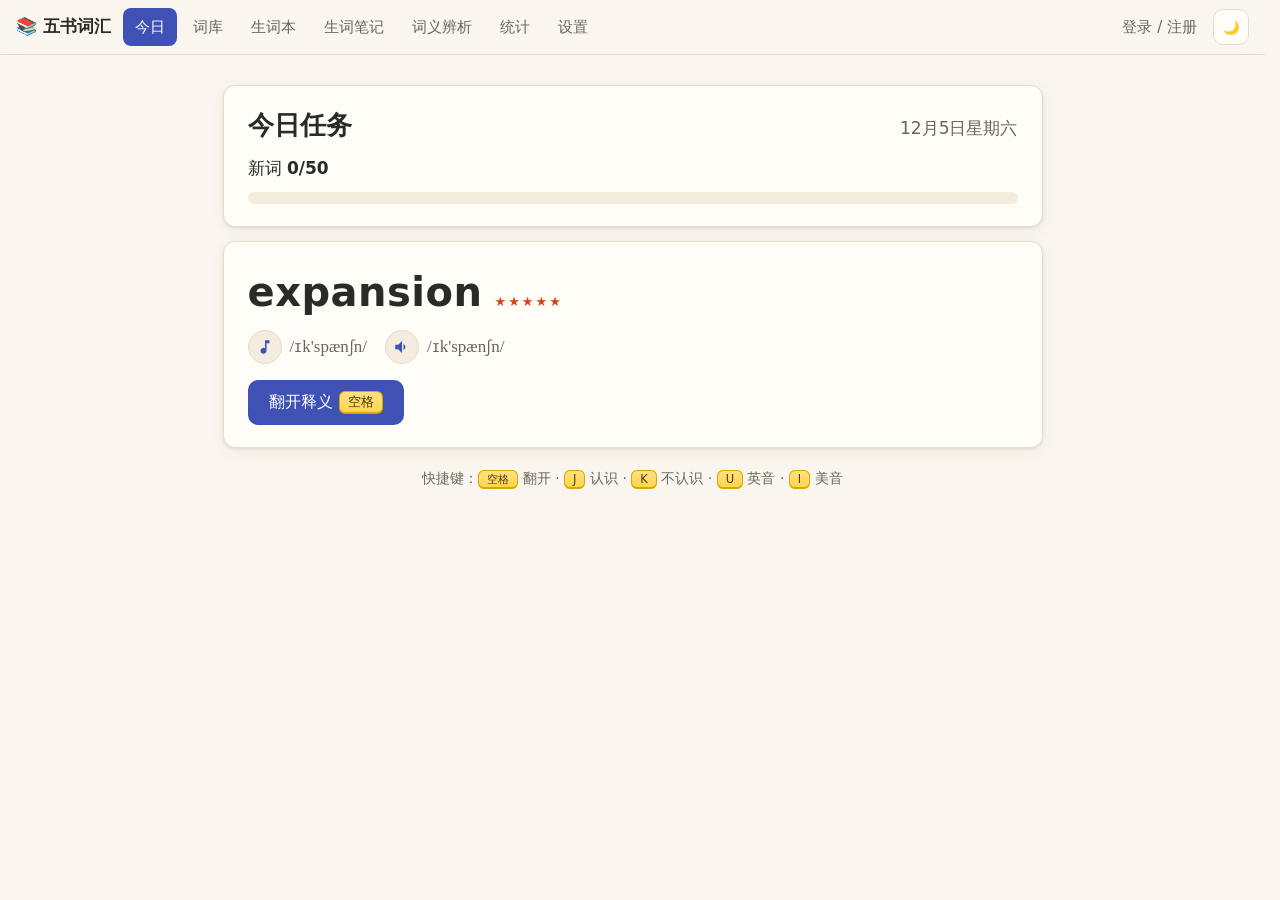
==== index.html @ 1a58da5d "fix: permanent scrollbar track (overflow-y:scroll) stops horizontal layout shift on expand; css v19 " ====
<!DOCTYPE html>
<html lang="zh-CN">
<head>
<meta charset="UTF-8">
<meta name="viewport" content="width=device-width, initial-scale=1">
<title>今日学习 · 考研五书词汇</title>
<link rel="stylesheet" href="assets/css/base.css?v=19">
<script>
addEventListener('error', function(e){
  var t = document.getElementById('v5err'); if (!t) { t = document.createElement('pre'); t.id = 'v5err';
  t.style.cssText = 'position:fixed;top:0;left:0;right:0;z-index:999;background:#fee;color:#900;font-size:12px;white-space:pre-wrap;margin:0';
  document.body.appendChild(t); }
  t.textContent += '\nERR: ' + e.message + ' @' + (e.filename||'').split('/').pop() + ':' + e.lineno;
});
addEventListener('unhandledrejection', function(e){
  var t = document.getElementById('v5err'); if (!t) { t = document.createElement('pre'); t.id = 'v5err';
  t.style.cssText = 'position:fixed;top:0;left:0;right:0;z-index:999;background:#fee;color:#900;font-size:12px;white-space:pre-wrap;margin:0';
  document.body.appendChild(t); }
  t.textContent += '\nREJ: ' + (e.reason && e.reason.message ? e.reason.message : String(e.reason));
});
</script>
</head>
<body>
<nav class="topnav">
  <a class="brand" href="index.html">📚 五书词汇</a>
  <a class="tab active" href="index.html">今日</a>
  <a class="tab" href="browse.html">词库</a>
  <a class="tab" href="wordbook.html">生词本</a>
  <a class="tab" href="notes.html">生词笔记</a>
  <a class="tab" href="compare.html">词义辨析</a>
  <a class="tab" href="stats.html">统计</a>
  <a class="tab" href="settings.html">设置</a>
  <span class="spacer"></span><span id="authSlot"></span>
  <button class="iconbtn" id="themeBtn" title="切换深浅色">🌙</button>
</nav>

<main>
  <section class="card" id="goalCard">
    <div style="display:flex;align-items:baseline;gap:10px">
      <h2 style="margin:0">今日任务</h2>
      <span style="margin-left:auto;color:var(--ink-2)" id="dateStr"></span>
    </div>
    <p style="margin:10px 0 8px">新词 <b id="goalNum">0/50</b>
      <span id="overgoal" hidden style="color:var(--good)">（超额 +<span id="overNum">0</span>）</span></p>
    <div class="progress"><i id="goalBar" style="width:0%"></i></div>
    <p id="dueHint" style="margin:10px 0 0;color:var(--warn);font-size:15px" hidden></p>
  </section>

  <div id="celebrate" class="card" hidden
       style="background:linear-gradient(135deg,#fff3e0,#ffe0b2);text-align:center">
    <h2 style="margin:6px 0">🎉 今日 50 词已完成！</h2>
    <p style="margin:0;color:var(--ink-2)">多背的都是净赚的，继续吧</p>
  </div>

  <section id="cardArea">
    <div class="card" id="wordCard">
      <div id="cardBody"><p style="color:var(--ink-2)">加载中…</p></div>
      <div class="card-actions" style="margin-top:16px;display:flex;gap:10px;flex-wrap:wrap">
        <button class="btn primary" id="flipBtn">翻开释义 <span class="kbd">空格</span></button>
        <button class="btn good" id="knowBtn" hidden>认识 <span class="kbd">J</span></button>
        <button class="btn bad" id="unknownBtn" hidden>不认识（入生词本） <span class="kbd">K</span></button>
      </div>
    </div>
  </section>

  <section class="card" id="emptyCard" hidden>
    <p style="text-align:center;color:var(--ink-2);margin:20px 0">今日词库已尽 —— 五书全部词条都已过目或已入本 🎓</p>
  </section>

  <p style="color:var(--ink-2);font-size:14px;text-align:center;margin-top:18px">
    快捷键：<span class="kbd">空格</span> 翻开 · <span class="kbd">J</span> 认识 · <span class="kbd">K</span> 不认识 ·
    <span class="kbd">U</span> 英音 · <span class="kbd">I</span> 美音
  </p>
</main>

<script type="module">
import { initAuthNav } from './assets/js/auth-nav.js?v=18';
import { startSync } from './assets/js/sync.js?v=18';


import { initAudio, pronounce, prefetchRealAudio } from './assets/js/audio.js?v=18';
import { initTheme, setTheme, getTheme, toast, cardFront, cardBack, bindAudioButtons } from './assets/js/ui.js?v=18';
import * as store from './assets/js/store.js?v=18';
import * as data from './assets/js/data.js?v=18';

initAuthNav(); startSync();
initTheme(); initAudio();
document.getElementById('themeBtn').textContent = getTheme() === 'dark' ? '☀️' : '🌙';
document.getElementById('themeBtn').onclick = () => {
  const next = getTheme() === 'dark' ? 'light' : 'dark';
  setTheme(next);
  document.getElementById('themeBtn').textContent = next === 'dark' ? '☀️' : '🌙';
};

const state = {
  shouldSkip: w => store.shouldSkip(w),
};
let queue = [];          // 今日候选词头
let cur = null;          // 当前词条
let curRank = 0;
let flipped = false;
let goal, added;

const $ = id => document.getElementById(id);

function refreshGoal() {
  goal = store.todayGoal();
  added = store.todayAdded();
  $('goalNum').textContent = `${Math.min(added, goal)}/${goal}`;
  const over = Math.max(0, added - goal);
  $('overgoal').hidden = !over;
  $('overNum').textContent = over;
  $('goalBar').style.width = Math.min(100, added / goal * 100) + '%';
  $('celebrate').hidden = added < goal;
}

async function refreshDue() {
  const s = store.getState();
  const due = await data.dueWords(s.words);
  if (due.length) {
    $('dueHint').hidden = false;
    $('dueHint').innerHTML = `📌 生词本有 <a href="wordbook.html">${due.length} 个词</a> 到期该复习了`;
  }
}

async function nextWord() {
  flipped = false;
  $('cardBody').innerHTML = '<p style="color:var(--ink-2)">加载中…</p>';
  $('flipBtn').hidden = false; $('knowBtn').hidden = true; $('unknownBtn').hidden = true;
  while (queue.length) {
    const w = queue.shift();
    if (store.shouldSkip(w)) continue;      // 队列推进中状态可能已变
    let e = null;
    try { e = await data.getEntry(w); } catch (err) { continue; }   // 分片拉取失败跳过该词，不让卡片卡死
    if (!e) continue;
    cur = e; curRank = data.getIndex().map[w][1];
    render();
    prefetchRealAudio(e.w);
    return;
  }
  $('cardBody').innerHTML = '';
  $('wordCard').hidden = true;
  $('emptyCard').hidden = false;
  $('flipBtn').hidden = true;
}

function render() {
  $('cardBody').innerHTML = cardFront(cur, { rank: curRank });
  $('cardBody').insertAdjacentHTML('beforeend', '<div id="backArea"></div>');
}

function flip() {
  if (!cur || flipped) return;
  flipped = true;
  $('backArea').innerHTML = cardBack(cur);
  $('flipBtn').hidden = true;
  $('knowBtn').hidden = false;
  $('unknownBtn').hidden = false;
}

function markKnow() {
  if (!cur) return;
  store.markFamiliar(cur.w);
  toast('已标记熟悉，今后不再出现');
  refreshGoal();
  nextWord();
}

function markUnknown() {
  if (!cur) return;
  const before = store.todayAdded();
  store.addWord(cur.w);
  if (store.todayAdded() > before) toast('已加入生词本，明日开始复习');
  refreshGoal();
  nextWord();
}

$('flipBtn').onclick = flip;
$('knowBtn').onclick = markKnow;
$('unknownBtn').onclick = markUnknown;

addEventListener('keydown', e => {
  if (e.repeat) return;
  if (e.code === 'Space') { e.preventDefault(); if (!flipped) flip(); }
  else if (e.key === 'j' || e.key === 'J') { if (flipped) markKnow(); }
  else if (e.key === 'k' || e.key === 'K') { if (flipped) markUnknown(); }
  else if (e.key === 'u' || e.key === 'U') { if (cur) pronounce(cur.w, 'uk'); }
  else if (e.key === 'i' || e.key === 'I') { if (cur) pronounce(cur.w, 'us'); }
});

bindAudioButtons(document, pronounce);

$('dateStr').textContent = new Date().toLocaleDateString('zh-CN', { month: 'long', day: 'numeric', weekday: 'long' });

(async function init() {
  try {
    await data.loadIndex();
  } catch (e) {
    $('cardBody').innerHTML = '<p style="color:var(--bad)">词库数据加载失败（多为网络原因），请检查网络后 <button class="btn" id="retryIdx" style="padding:4px 14px;font-size:14px">重试</button> 或刷新页面</p>';
    document.getElementById('retryIdx').onclick = () => { $('cardBody').innerHTML = '<p style="color:var(--ink-2)">加载中…</p>'; init(); };
    return;
  }
  refreshGoal();
  refreshDue();
  queue = await data.newWordCandidates(state);
  nextWord();
})();
</script>
</body>
</html>
---- assets/css/base.css ----
/* base.css — 护眼米白纸质主题 + 深色模式；栏宽 ≤860px；大字号宽行距 */
:root {
  --bg: #faf6ef;
  --bg-card: #fffdf8;
  --bg-inset: #f3ecdf;
  --ink: #2c2a26;
  --ink-2: #6b6558;
  --line: #e5dcc9;
  --accent: #3f51b5;
  --accent-ink: #fff;
  --good: #2e7d32;
  --bad: #c62828;
  --warn: #b26a00;
  --shadow: 0 1px 3px rgba(80, 70, 40, .12), 0 4px 14px rgba(80, 70, 40, .06);
  --radius: 12px;
}
[data-theme="dark"] {
  --bg: #1c1c1e;
  --bg-card: #26262a;
  --bg-inset: #1f1f23;
  --ink: #e8e4da;
  --ink-2: #a49e90;
  --line: #3a3a3f;
  --accent: #7986cb;
  --accent-ink: #12122a;
  --good: #81c784;
  --bad: #e57373;
  --warn: #ffb74d;
  --shadow: 0 1px 3px rgba(0, 0, 0, .4), 0 4px 14px rgba(0, 0, 0, .25);
}
* { box-sizing: border-box; }
[hidden] { display: none !important; }
html { -webkit-text-size-adjust: 100%; overflow-y: scroll; scrollbar-gutter: stable; }   /* 滚动条轨道常驻：页面高度变化时内容不再左右挤动 */
body {
  margin: 0;
  background: var(--bg);
  color: var(--ink);
  font-family: system-ui, -apple-system, "Segoe UI", "Microsoft YaHei", "PingFang SC", sans-serif;
  font-size: 17px;
  line-height: 1.75;
  transition: background .25s, color .25s;
}
main, .container { max-width: 860px; margin: 0 auto; padding: 16px 20px 90px; }
h1, h2, h3 { line-height: 1.4; }
a { color: var(--accent); }

/* 顶栏导航 */
.topnav {
  position: sticky; top: 0; z-index: 50;
  display: flex; gap: 4px; align-items: center;
  padding: 8px 16px;
  overflow-x: auto; scrollbar-width: none;   /* tab 多时窄屏横向滑动 */
  background: color-mix(in srgb, var(--bg) 88%, transparent);
  backdrop-filter: blur(10px);
  border-bottom: 1px solid var(--line);
}
.topnav .brand { font-weight: 700; margin-right: 8px; text-decoration: none; color: var(--ink); }
.topnav a.tab {
  padding: 6px 12px; border-radius: 8px;
  color: var(--ink-2); text-decoration: none; font-size: 15px;
}
.topnav a.tab.active { background: var(--accent); color: var(--accent-ink); }
.topnav .spacer { flex: 1; }
.iconbtn {
  display: inline-flex; align-items: center; justify-content: center;
  width: 36px; height: 36px; border-radius: 10px;
  border: 1px solid var(--line); background: var(--bg-card); color: var(--ink);
  cursor: pointer;
}

/* 卡片 */
.card {
  background: var(--bg-card);
  border: 1px solid var(--line);
  border-radius: var(--radius);
  box-shadow: var(--shadow);
  padding: 22px 24px;
  margin: 14px 0;
}
.headword { font-size: 40px; margin: 0; letter-spacing: .5px; }
.head-row { display: flex; align-items: baseline; gap: 12px; flex-wrap: wrap; }
.rank { font-size: 13px; color: var(--warn); letter-spacing: 2px; }
.rank5 { color: #d84315; } .rank4 { color: #e64a19; } .rank3 { color: var(--warn); }
.phon-row { display: flex; gap: 18px; flex-wrap: wrap; margin: 10px 0 4px; }
.phon { display: inline-flex; align-items: center; gap: 8px; }
.ph-text { color: var(--ink-2); font-family: Georgia, serif; }
.btn-audio {
  display: inline-flex; align-items: center; justify-content: center;
  width: 34px; height: 34px; border-radius: 50%;
  border: 1px solid var(--line); background: var(--bg-inset); color: var(--accent);
  cursor: pointer; transition: transform .1s;
}
.btn-audio:active { transform: scale(.9); }

.senses { margin: 10px 0; padding-left: 22px; }
.senses li { margin: 4px 0; }
.senses i { color: var(--accent); font-style: normal; font-weight: 600; margin-right: 6px; }
.tag { font-style: normal; font-size: 12px; color: var(--good); border: 1px solid currentColor; border-radius: 6px; padding: 0 5px; margin-left: 6px; }
.sec { margin-top: 14px; }
.sec h3 { font-size: 14px; color: var(--ink-2); margin: 0 0 6px; font-weight: 600; letter-spacing: 1px; }
.phrases { margin: 0; padding-left: 20px; }
.phrases li { margin: 2px 0; }
.usage { background: var(--bg-inset); border-radius: 8px; padding: 10px 14px; margin: 0; }
.ex { list-style: none; margin: 0; padding: 0; }
.ex-item { padding: 10px 0; border-top: 1px dashed var(--line); }
.ex-item:first-child { border-top: 0; }
.ex-en { margin: 0; }
.ex-zh { margin: 2px 0 4px; color: var(--ink-2); }
.ex-real { color: var(--bad); font-style: normal; font-size: 12px; }
.ex-mock { color: var(--ink-2); font-style: normal; font-size: 12px; }
.ex-dict { color: var(--ink-2); font-style: normal; font-size: 12px; }
.books-row { margin-top: 14px; display: flex; gap: 6px; flex-wrap: wrap; }
.badge { font-size: 12px; background: var(--bg-inset); border: 1px solid var(--line); color: var(--ink-2); border-radius: 999px; padding: 1px 10px; }

/* 按钮 */
.btn {
  display: inline-flex; align-items: center; justify-content: center; gap: 6px;
  padding: 10px 20px; border-radius: 10px; border: 1px solid var(--line);
  background: var(--bg-card); color: var(--ink);
  font-size: 16px; cursor: pointer; transition: filter .15s, transform .05s;
}
.btn:active { transform: translateY(1px); }
.btn.primary { background: var(--accent); color: var(--accent-ink); border-color: transparent; }
.btn.good { color: var(--good); border-color: color-mix(in srgb, var(--good) 40%, var(--line)); }
.btn.bad { color: var(--bad); border-color: color-mix(in srgb, var(--bad) 40%, var(--line)); }
.btn.big { padding: 14px 26px; font-size: 17px; }

/* 进度条 */
.progress { height: 12px; background: var(--bg-inset); border-radius: 999px; overflow: hidden; }
.progress > i { display: block; height: 100%; background: var(--accent); border-radius: 999px; transition: width .4s; }

/* toast */
#v5toast {
  position: fixed; left: 50%; bottom: 32px; transform: translateX(-50%) translateY(20px);
  background: var(--ink); color: var(--bg);
  padding: 10px 20px; border-radius: 10px; font-size: 15px;
  opacity: 0; pointer-events: none; transition: opacity .25s, transform .25s;
  z-index: 99; max-width: 86vw;
}
#v5toast.show { opacity: 1; transform: translateX(-50%) translateY(0); }

/* 键盘提示：黄底键帽；字体随上下文继承（与按钮/正文同字体同字重） */
.kbd { font-family: inherit; font-size: .82em; letter-spacing: normal; background: linear-gradient(180deg, #ffe082, #ffd54f); color: #4e3b00; border: 1px solid #d4a900; border-bottom-width: 2px; border-radius: 6px; padding: 1px 8px; }

/* 虚拟滚动容器 */
.vlist { position: relative; overflow-y: auto; }
.vlist .spacer { width: 1px; }

/* 列表行（浏览页） */
.wrow {
  display: flex; align-items: center; gap: 10px;
  padding: 10px 14px; border-bottom: 1px solid var(--line);
  cursor: pointer;
}
.wrow .w { font-weight: 600; font-size: 18px; min-width: 0; overflow: hidden; text-overflow: ellipsis; white-space: nowrap; }
.wrow .meta { color: var(--ink-2); font-size: 13px; margin-left: auto; white-space: nowrap; }
.wdetail { padding: 6px 18px 14px; border-bottom: 1px solid var(--line); background: var(--bg-card); }

/* 翻卡 */
.flip-wrap { perspective: 1200px; }
.flip { position: relative; transition: transform .35s; transform-style: preserve-3d; }
.flip.flipped { transform: rotateX(180deg); }
.flip .face { backface-visibility: hidden; }
.flip .face.back { position: absolute; inset: 0; transform: rotateX(180deg); overflow-y: auto; }

@media (max-width: 480px) {
  body { font-size: 16px; }
  .headword { font-size: 32px; }
  main, .container { padding: 12px 14px 90px; }
  .card { padding: 18px 16px; }
}
@media (prefers-reduced-motion: reduce) {
  * { transition: none !important; animation: none !important; }
}
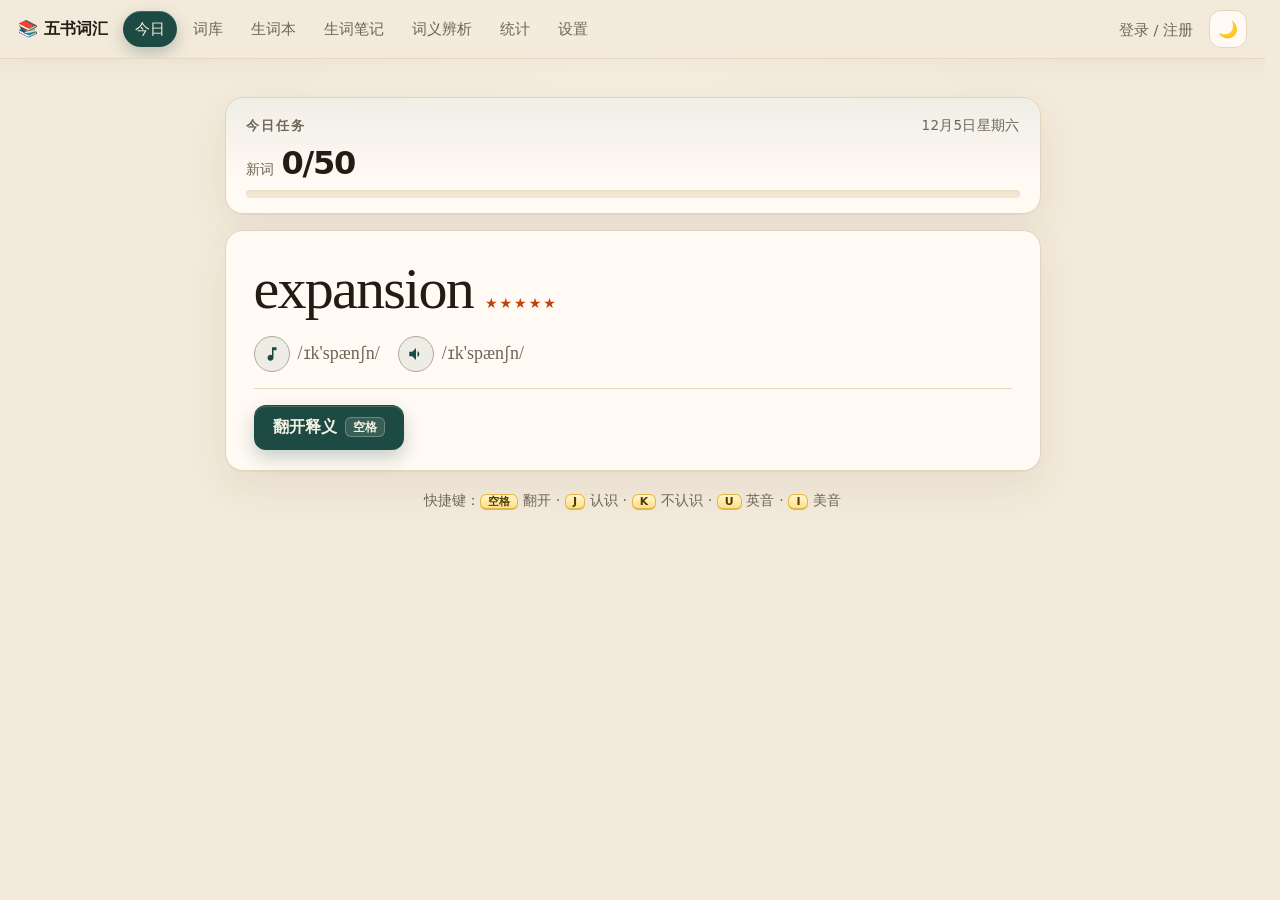
==== commit 490e329a: "audio: play UK/US pronunciation immediately (index.html)" ====
--- a/index.html
+++ b/index.html
@@ -78,7 +78,7 @@
 import { startSync } from './assets/js/sync.js?v=18';
 
 
-import { initAudio, pronounce, prefetchRealAudio } from './assets/js/audio.js?v=18';
+import { initAudio, pronounce, prefetchRealAudio } from './assets/js/audio.js?v=19';
 import { initTheme, setTheme, getTheme, toast, cardFront, cardBack, bindAudioButtons } from './assets/js/ui.js?v=18';
 import * as store from './assets/js/store.js?v=18';
 import * as data from './assets/js/data.js?v=18';
--- a/assets/css/base.css
+++ b/assets/css/base.css
@@ -1,72 +1,104 @@
 /* base.css — 护眼米白纸质主题 + 深色模式；栏宽 ≤860px；大字号宽行距 */
 :root {
-  --bg: #faf6ef;
-  --bg-card: #fffdf8;
-  --bg-inset: #f3ecdf;
-  --ink: #2c2a26;
-  --ink-2: #6b6558;
-  --line: #e5dcc9;
-  --accent: #3f51b5;
-  --accent-ink: #fff;
-  --good: #2e7d32;
-  --bad: #c62828;
-  --warn: #b26a00;
-  --shadow: 0 1px 3px rgba(80, 70, 40, .12), 0 4px 14px rgba(80, 70, 40, .06);
-  --radius: 12px;
+  --bg: #f3eadb;
+  --bg-card: #fffaf3;
+  --bg-inset: #f3e7d4;
+  --ink: #231c14;
+  --ink-2: #6e6456;
+  --line: #e4d4bc;
+  --accent: #1d4a42;
+  --accent-ink: #f6f1e6;
+  --good: #1c7a46;
+  --bad: #b42318;
+  --warn: #9a6200;
+  --shadow: 0 1px 1px rgba(70, 48, 16, .04), 0 16px 40px rgba(86, 58, 20, .08);
+  --radius: 18px;
+  --glow: rgba(255, 250, 242, .9);
+  color-scheme: light;
 }
 [data-theme="dark"] {
-  --bg: #1c1c1e;
-  --bg-card: #26262a;
-  --bg-inset: #1f1f23;
-  --ink: #e8e4da;
-  --ink-2: #a49e90;
-  --line: #3a3a3f;
-  --accent: #7986cb;
-  --accent-ink: #12122a;
-  --good: #81c784;
-  --bad: #e57373;
-  --warn: #ffb74d;
-  --shadow: 0 1px 3px rgba(0, 0, 0, .4), 0 4px 14px rgba(0, 0, 0, .25);
+  --bg: #14110e;
+  --bg-card: #221c16;
+  --bg-inset: #2c241c;
+  --ink: #f6efe4;
+  --ink-2: #b5a792;
+  --line: #3d342b;
+  --accent: #e4c48a;
+  --accent-ink: #1c140c;
+  --good: #8dca9a;
+  --bad: #f0a3a0;
+  --warn: #e7c27a;
+  --shadow: 0 1px 1px rgba(0, 0, 0, .35), 0 18px 40px rgba(0, 0, 0, .35);
+  --glow: rgba(228, 196, 138, .12);
+  color-scheme: dark;
 }
 * { box-sizing: border-box; }
 [hidden] { display: none !important; }
 html { -webkit-text-size-adjust: 100%; overflow-y: scroll; scrollbar-gutter: stable; }   /* 滚动条轨道常驻：页面高度变化时内容不再左右挤动 */
 body {
   margin: 0;
-  background: var(--bg);
+  background-color: var(--bg);
+  background-image: radial-gradient(1100px 520px at 50% -180px, var(--glow), transparent 62%);
+  background-attachment: fixed;
   color: var(--ink);
-  font-family: system-ui, -apple-system, "Segoe UI", "Microsoft YaHei", "PingFang SC", sans-serif;
+  font-family: "Segoe UI", "PingFang SC", "Hiragino Sans GB", "Microsoft YaHei", "WenQuanYi Micro Hei", "Noto Sans CJK SC", system-ui, sans-serif;
   font-size: 17px;
-  line-height: 1.75;
-  transition: background .25s, color .25s;
-}
-main, .container { max-width: 860px; margin: 0 auto; padding: 16px 20px 90px; }
-h1, h2, h3 { line-height: 1.4; }
-a { color: var(--accent); }
+  line-height: 1.7;
+  transition: background-color .25s, color .25s;
+  text-rendering: optimizeLegibility;
+}
+button, input, select, textarea { font-family: inherit; }
+::selection { background: color-mix(in srgb, var(--accent) 28%, transparent); }
+:focus-visible { outline: 2px solid var(--accent); outline-offset: 2px; }
+main, .container { max-width: 860px; margin: 0 auto; padding: 22px 22px 96px; }
+h1, h2, h3 { line-height: 1.35; font-weight: 700; }
+a { color: var(--accent); text-underline-offset: 3px; }
+code {
+  font-family: ui-monospace, "Noto Sans Mono", "Sarasa Mono SC", monospace;
+  font-size: .88em;
+  background: var(--bg-inset);
+  border-radius: 6px;
+  padding: .08em .4em;
+}
 
 /* 顶栏导航 */
 .topnav {
   position: sticky; top: 0; z-index: 50;
   display: flex; gap: 4px; align-items: center;
-  padding: 8px 16px;
-  overflow-x: auto; scrollbar-width: none;   /* tab 多时窄屏横向滑动 */
-  background: color-mix(in srgb, var(--bg) 88%, transparent);
-  backdrop-filter: blur(10px);
-  border-bottom: 1px solid var(--line);
-}
-.topnav .brand { font-weight: 700; margin-right: 8px; text-decoration: none; color: var(--ink); }
+  padding: 10px 18px;
+  overflow-x: auto; scrollbar-width: none;
+  background: color-mix(in srgb, var(--bg) 78%, transparent);
+  backdrop-filter: blur(16px) saturate(1.2);
+  border-bottom: 1px solid color-mix(in srgb, var(--line) 85%, transparent);
+  box-shadow: 0 8px 24px rgba(70, 48, 16, .04);
+}
+.topnav::-webkit-scrollbar { display: none; }
+[data-theme="dark"] .topnav { box-shadow: 0 10px 28px rgba(0, 0, 0, .28); }
+.topnav .brand {
+  font-weight: 700; margin-right: 10px; text-decoration: none; color: var(--ink);
+  letter-spacing: .01em; white-space: nowrap; flex: 0 0 auto;
+  font-size: 16px;
+}
 .topnav a.tab {
-  padding: 6px 12px; border-radius: 8px;
-  color: var(--ink-2); text-decoration: none; font-size: 15px;
-}
-.topnav a.tab.active { background: var(--accent); color: var(--accent-ink); }
-.topnav .spacer { flex: 1; }
+  padding: 6px 12px; border-radius: 999px;
+  color: var(--ink-2); text-decoration: none; font-size: 14.5px;
+  white-space: nowrap; flex: 0 0 auto;
+  transition: background .15s, color .15s;
+}
+.topnav a.tab:hover { background: color-mix(in srgb, var(--ink) 6%, transparent); color: var(--ink); }
+.topnav a.tab.active {
+  background: var(--accent); color: var(--accent-ink);
+  box-shadow: 0 1px 0 rgba(255, 255, 255, .18) inset, 0 6px 16px color-mix(in srgb, var(--accent) 28%, transparent);
+}
+.topnav .spacer { flex: 1; min-width: 8px; }
 .iconbtn {
   display: inline-flex; align-items: center; justify-content: center;
-  width: 36px; height: 36px; border-radius: 10px;
+  width: 38px; height: 38px; border-radius: 12px; flex: 0 0 auto;
   border: 1px solid var(--line); background: var(--bg-card); color: var(--ink);
-  cursor: pointer;
-}
+  cursor: pointer; font-size: 16px;
+  box-shadow: 0 1px 0 rgba(255, 255, 255, .4) inset;
+}
+.iconbtn:hover { background: var(--bg-inset); }
 
 /* 卡片 */
 .card {
@@ -74,73 +106,129 @@
   border: 1px solid var(--line);
   border-radius: var(--radius);
   box-shadow: var(--shadow);
-  padding: 22px 24px;
-  margin: 14px 0;
-}
-.headword { font-size: 40px; margin: 0; letter-spacing: .5px; }
+  padding: 22px 26px;
+  margin: 16px 0;
+}
+.headword {
+  font-family: "Iowan Old Style", Palatino, "Palatino Linotype", "Noto Serif", Georgia, "Songti SC", serif;
+  font-size: clamp(36px, 6vw, 58px);
+  font-weight: 500;
+  margin: 0;
+  letter-spacing: -0.03em;
+  line-height: 1.05;
+  overflow-wrap: anywhere;
+}
 .head-row { display: flex; align-items: baseline; gap: 12px; flex-wrap: wrap; }
-.rank { font-size: 13px; color: var(--warn); letter-spacing: 2px; }
-.rank5 { color: #d84315; } .rank4 { color: #e64a19; } .rank3 { color: var(--warn); }
-.phon-row { display: flex; gap: 18px; flex-wrap: wrap; margin: 10px 0 4px; }
+.rank { font-size: 14px; color: var(--warn); letter-spacing: 2px; }
+.rank5 { color: #c2410c; } .rank4 { color: #d35400; } .rank3 { color: var(--warn); }
+[data-theme="dark"] .rank5 { color: #ffb08a; }
+[data-theme="dark"] .rank4 { color: #ffc48a; }
+.phon-row { display: flex; gap: 18px; flex-wrap: wrap; margin: 16px 0 6px; align-items: center; }
 .phon { display: inline-flex; align-items: center; gap: 8px; }
-.ph-text { color: var(--ink-2); font-family: Georgia, serif; }
+.ph-text { color: var(--ink-2); font-family: "Iowan Old Style", Palatino, Georgia, serif; font-size: 18px; }
 .btn-audio {
   display: inline-flex; align-items: center; justify-content: center;
-  width: 34px; height: 34px; border-radius: 50%;
-  border: 1px solid var(--line); background: var(--bg-inset); color: var(--accent);
-  cursor: pointer; transition: transform .1s;
-}
-.btn-audio:active { transform: scale(.9); }
-
-.senses { margin: 10px 0; padding-left: 22px; }
-.senses li { margin: 4px 0; }
-.senses i { color: var(--accent); font-style: normal; font-weight: 600; margin-right: 6px; }
-.tag { font-style: normal; font-size: 12px; color: var(--good); border: 1px solid currentColor; border-radius: 6px; padding: 0 5px; margin-left: 6px; }
-.sec { margin-top: 14px; }
-.sec h3 { font-size: 14px; color: var(--ink-2); margin: 0 0 6px; font-weight: 600; letter-spacing: 1px; }
-.phrases { margin: 0; padding-left: 20px; }
-.phrases li { margin: 2px 0; }
-.usage { background: var(--bg-inset); border-radius: 8px; padding: 10px 14px; margin: 0; }
+  width: 36px; height: 36px; border-radius: 50%;
+  border: 1px solid color-mix(in srgb, var(--accent) 28%, var(--line));
+  background: color-mix(in srgb, var(--accent) 8%, var(--bg-card));
+  color: var(--accent);
+  cursor: pointer; transition: transform .1s, background .15s;
+}
+.btn-audio:hover { background: color-mix(in srgb, var(--accent) 16%, var(--bg-card)); }
+.btn-audio:active { transform: scale(.92); }
+
+.senses { margin: 8px 0 4px; padding-left: 1.3em; }
+.senses li { margin: 6px 0; padding-left: 2px; }
+.senses i {
+  color: var(--accent); font-style: normal; font-weight: 700;
+  margin-right: 8px; font-size: .86em; letter-spacing: .04em;
+}
+.tag { font-style: normal; font-size: 12px; color: var(--good); border: 1px solid currentColor; border-radius: 999px; padding: 0 7px; margin-left: 6px; }
+.sec { margin-top: 18px; }
+.sec h3 {
+  display: flex; align-items: center; gap: 10px;
+  font-size: 12px; color: var(--ink-2); margin: 0 0 8px; font-weight: 700; letter-spacing: .14em;
+}
+.sec h3::after { content: ""; flex: 1; height: 1px; background: var(--line); }
+.phrases { margin: 0; padding-left: 1.2em; }
+.phrases li { margin: 4px 0; }
+.usage { background: var(--bg-inset); border-radius: 12px; padding: 12px 14px; margin: 0; }
 .ex { list-style: none; margin: 0; padding: 0; }
-.ex-item { padding: 10px 0; border-top: 1px dashed var(--line); }
-.ex-item:first-child { border-top: 0; }
+.ex-item { padding: 12px 0; border-top: 1px dashed var(--line); }
+.ex-item:first-child { border-top: 0; padding-top: 2px; }
 .ex-en { margin: 0; }
 .ex-zh { margin: 2px 0 4px; color: var(--ink-2); }
-.ex-real { color: var(--bad); font-style: normal; font-size: 12px; }
+.ex-real { color: var(--bad); font-style: normal; font-size: 12px; font-weight: 700; letter-spacing: .04em; }
 .ex-mock { color: var(--ink-2); font-style: normal; font-size: 12px; }
 .ex-dict { color: var(--ink-2); font-style: normal; font-size: 12px; }
-.books-row { margin-top: 14px; display: flex; gap: 6px; flex-wrap: wrap; }
-.badge { font-size: 12px; background: var(--bg-inset); border: 1px solid var(--line); color: var(--ink-2); border-radius: 999px; padding: 1px 10px; }
+.books-row { margin-top: 16px; display: flex; gap: 6px; flex-wrap: wrap; }
+.badge {
+  font-size: 12px; background: var(--bg-inset); border: 1px solid var(--line);
+  color: var(--ink-2); border-radius: 999px; padding: 2px 10px;
+}
 
 /* 按钮 */
 .btn {
-  display: inline-flex; align-items: center; justify-content: center; gap: 6px;
-  padding: 10px 20px; border-radius: 10px; border: 1px solid var(--line);
+  display: inline-flex; align-items: center; justify-content: center; gap: 8px;
+  padding: 11px 18px; border-radius: 12px; border: 1px solid var(--line);
   background: var(--bg-card); color: var(--ink);
-  font-size: 16px; cursor: pointer; transition: filter .15s, transform .05s;
-}
+  font-size: 16px; font-weight: 600; cursor: pointer;
+  transition: filter .15s, transform .05s, background .15s;
+  box-shadow: 0 1px 0 rgba(255, 255, 255, .45) inset;
+}
+.btn:hover { background: var(--bg-inset); }
 .btn:active { transform: translateY(1px); }
-.btn.primary { background: var(--accent); color: var(--accent-ink); border-color: transparent; }
-.btn.good { color: var(--good); border-color: color-mix(in srgb, var(--good) 40%, var(--line)); }
-.btn.bad { color: var(--bad); border-color: color-mix(in srgb, var(--bad) 40%, var(--line)); }
+.btn.primary {
+  background: var(--accent); color: var(--accent-ink); border-color: transparent;
+  box-shadow: 0 1px 0 rgba(255, 255, 255, .18) inset, 0 8px 18px color-mix(in srgb, var(--accent) 24%, transparent);
+}
+.btn.primary:hover { filter: brightness(1.08); background: var(--accent); }
+.btn.good {
+  color: var(--good);
+  background: color-mix(in srgb, var(--good) 10%, var(--bg-card));
+  border-color: color-mix(in srgb, var(--good) 38%, var(--line));
+}
+.btn.good:hover { background: color-mix(in srgb, var(--good) 16%, var(--bg-card)); }
+.btn.bad {
+  color: var(--bad);
+  background: color-mix(in srgb, var(--bad) 8%, var(--bg-card));
+  border-color: color-mix(in srgb, var(--bad) 36%, var(--line));
+}
+.btn.bad:hover { background: color-mix(in srgb, var(--bad) 14%, var(--bg-card)); }
 .btn.big { padding: 14px 26px; font-size: 17px; }
 
 /* 进度条 */
-.progress { height: 12px; background: var(--bg-inset); border-radius: 999px; overflow: hidden; }
-.progress > i { display: block; height: 100%; background: var(--accent); border-radius: 999px; transition: width .4s; }
+.progress { height: 8px; background: var(--bg-inset); border-radius: 999px; overflow: hidden; box-shadow: inset 0 1px 2px rgba(70, 48, 16, .08); }
+.progress > i {
+  display: block; height: 100%;
+  background: linear-gradient(90deg, var(--accent), color-mix(in srgb, var(--accent) 55%, #c6a15a));
+  border-radius: 999px; transition: width .4s;
+}
 
 /* toast */
 #v5toast {
-  position: fixed; left: 50%; bottom: 32px; transform: translateX(-50%) translateY(20px);
+  position: fixed; left: 50%; bottom: 28px; transform: translateX(-50%) translateY(12px);
   background: var(--ink); color: var(--bg);
-  padding: 10px 20px; border-radius: 10px; font-size: 15px;
+  padding: 12px 18px; border-radius: 999px; font-size: 15px;
   opacity: 0; pointer-events: none; transition: opacity .25s, transform .25s;
   z-index: 99; max-width: 86vw;
+  box-shadow: 0 12px 30px rgba(20, 14, 8, .22);
 }
 #v5toast.show { opacity: 1; transform: translateX(-50%) translateY(0); }
 
 /* 键盘提示：黄底键帽；字体随上下文继承（与按钮/正文同字体同字重） */
-.kbd { font-family: inherit; font-size: .82em; letter-spacing: normal; background: linear-gradient(180deg, #ffe082, #ffd54f); color: #4e3b00; border: 1px solid #d4a900; border-bottom-width: 2px; border-radius: 6px; padding: 1px 8px; }
+.kbd {
+  font-family: inherit; font-size: .78em; font-weight: 600; letter-spacing: normal;
+  background: linear-gradient(180deg, #fff4c8, #ffe08a);
+  color: #4e3b00; border: 1px solid #e0b84a; border-bottom-width: 2px;
+  border-radius: 6px; padding: 0 7px; line-height: 1.5;
+}
+.btn .kbd {
+  background: color-mix(in srgb, currentColor 12%, transparent);
+  color: inherit;
+  border-color: color-mix(in srgb, currentColor 28%, transparent);
+  border-bottom-width: 1px;
+}
 
 /* 虚拟滚动容器 */
 .vlist { position: relative; overflow-y: auto; }
@@ -163,11 +251,80 @@
 .flip .face { backface-visibility: hidden; }
 .flip .face.back { position: absolute; inset: 0; transform: rotateX(180deg); overflow-y: auto; }
 
-@media (max-width: 480px) {
+/* 今日学习页：用已有 id 拉开层次，不改结构 */
+#goalCard {
+  padding: 16px 20px 15px;
+  background:
+    linear-gradient(180deg, color-mix(in srgb, var(--accent) 7%, var(--bg-card)), var(--bg-card) 70%);
+}
+#goalCard h2 {
+  font-size: 13px;
+  font-weight: 700;
+  letter-spacing: .16em;
+  color: var(--ink-2);
+}
+#dateStr { font-size: 13.5px; letter-spacing: .02em; }
+#goalCard > p {
+  display: flex;
+  align-items: baseline;
+  gap: 8px;
+  flex-wrap: wrap;
+  color: var(--ink-2);
+  font-size: 14px;
+}
+#goalNum {
+  color: var(--ink);
+  font-size: 32px;
+  font-weight: 700;
+  letter-spacing: -0.04em;
+  font-variant-numeric: tabular-nums;
+  line-height: 1;
+}
+#goalCard .progress { margin-top: 2px; }
+#dueHint a { font-weight: 700; }
+#celebrate {
+  background:
+    linear-gradient(135deg, color-mix(in srgb, var(--warn) 22%, var(--bg-card)), color-mix(in srgb, var(--accent) 12%, var(--bg-card))) !important;
+  border-color: color-mix(in srgb, var(--warn) 40%, var(--line));
+}
+#celebrate h2 { letter-spacing: .02em; }
+#wordCard { padding: 28px 28px 20px; }
+#cardBody > p { margin: 36px 0 20px; text-align: center; }
+#emptyCard { padding: 42px 24px; }
+#wordCard .card-actions {
+  border-top: 1px solid var(--line);
+  padding-top: 16px;
+}
+main > p:has(.kbd) {
+  color: var(--ink-2);
+  font-size: 13.5px;
+  letter-spacing: .01em;
+}
+
+@media (max-width: 820px) {
+  .topnav { flex-wrap: wrap; overflow-x: visible; row-gap: 8px; padding: 10px 12px 10px; }
+  .topnav .brand { margin-right: auto; }
+  .topnav .spacer { display: none; }
+  #authSlot { order: 1; display: flex; align-items: center; }
+  #themeBtn { order: 1; margin-left: 6px; }
+  .topnav::after { content: ""; order: 2; flex-basis: 100%; height: 0; }
+  .topnav > a.tab {
+    order: 3;
+    flex: 1 0 calc(25% - 8px);
+    text-align: center;
+  }
+  main, .container { padding: 14px 14px 88px; }
+}
+@media (max-width: 640px) {
   body { font-size: 16px; }
-  .headword { font-size: 32px; }
-  main, .container { padding: 12px 14px 90px; }
+  .headword { font-size: 40px; }
+  .ph-text { font-size: 16px; }
   .card { padding: 18px 16px; }
+  #wordCard { padding: 22px 16px 16px; }
+  #goalNum { font-size: 28px; }
+  #wordCard .card-actions .btn { flex: 1 1 100%; min-height: 48px; }
+  .topnav a.tab { padding: 5px 10px; font-size: 13.5px; }
+  .topnav .brand { font-size: 15px; }
 }
 @media (prefers-reduced-motion: reduce) {
   * { transition: none !important; animation: none !important; }
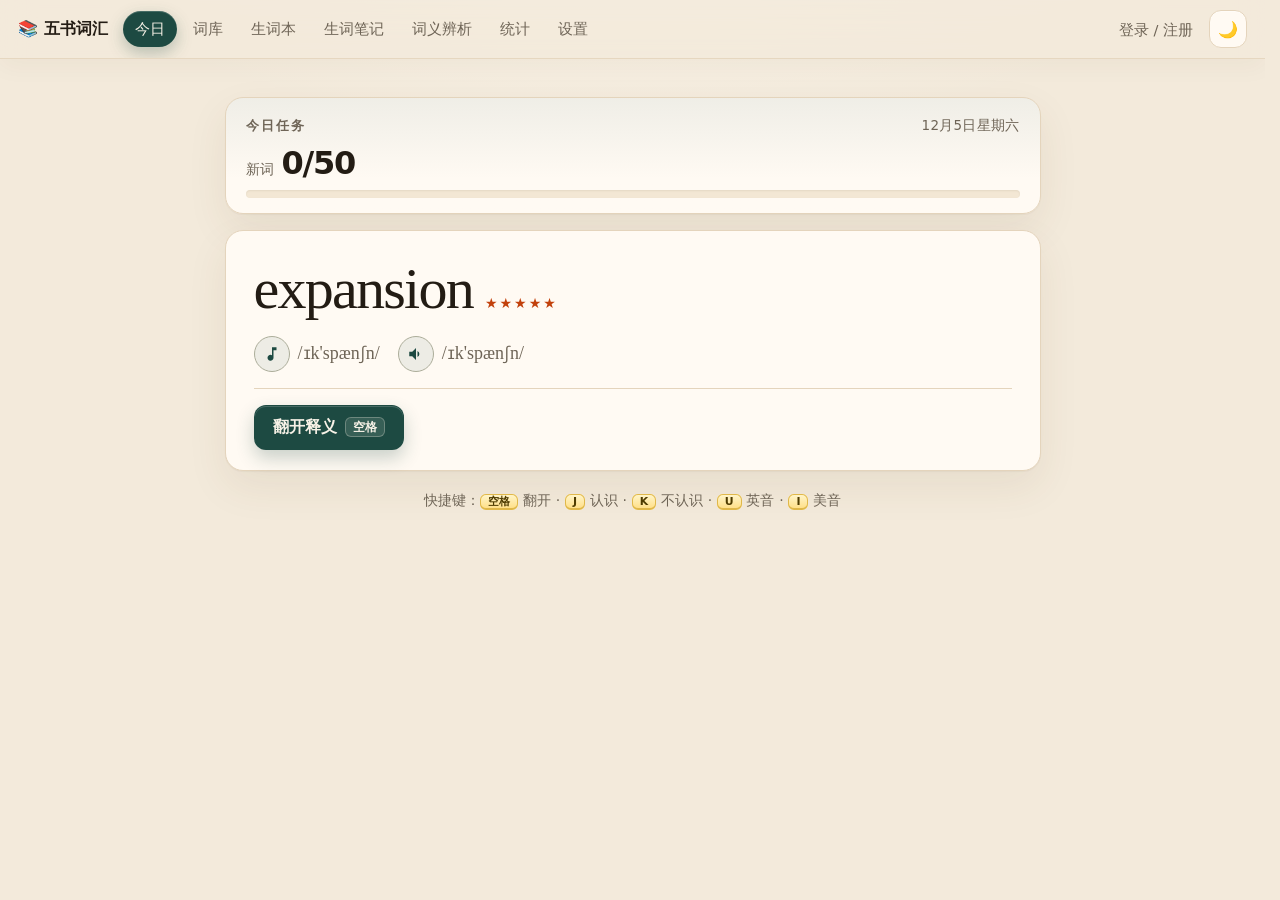
==== commit dd3fd259: "audio: start UK/US pronunciation without leading silence (index.html)" ====
--- a/index.html
+++ b/index.html
@@ -78,7 +78,7 @@
 import { startSync } from './assets/js/sync.js?v=18';
 
 
-import { initAudio, pronounce, prefetchRealAudio } from './assets/js/audio.js?v=19';
+import { initAudio, pronounce, prefetchRealAudio } from './assets/js/audio.js?v=23';
 import { initTheme, setTheme, getTheme, toast, cardFront, cardBack, bindAudioButtons } from './assets/js/ui.js?v=18';
 import * as store from './assets/js/store.js?v=18';
 import * as data from './assets/js/data.js?v=18';
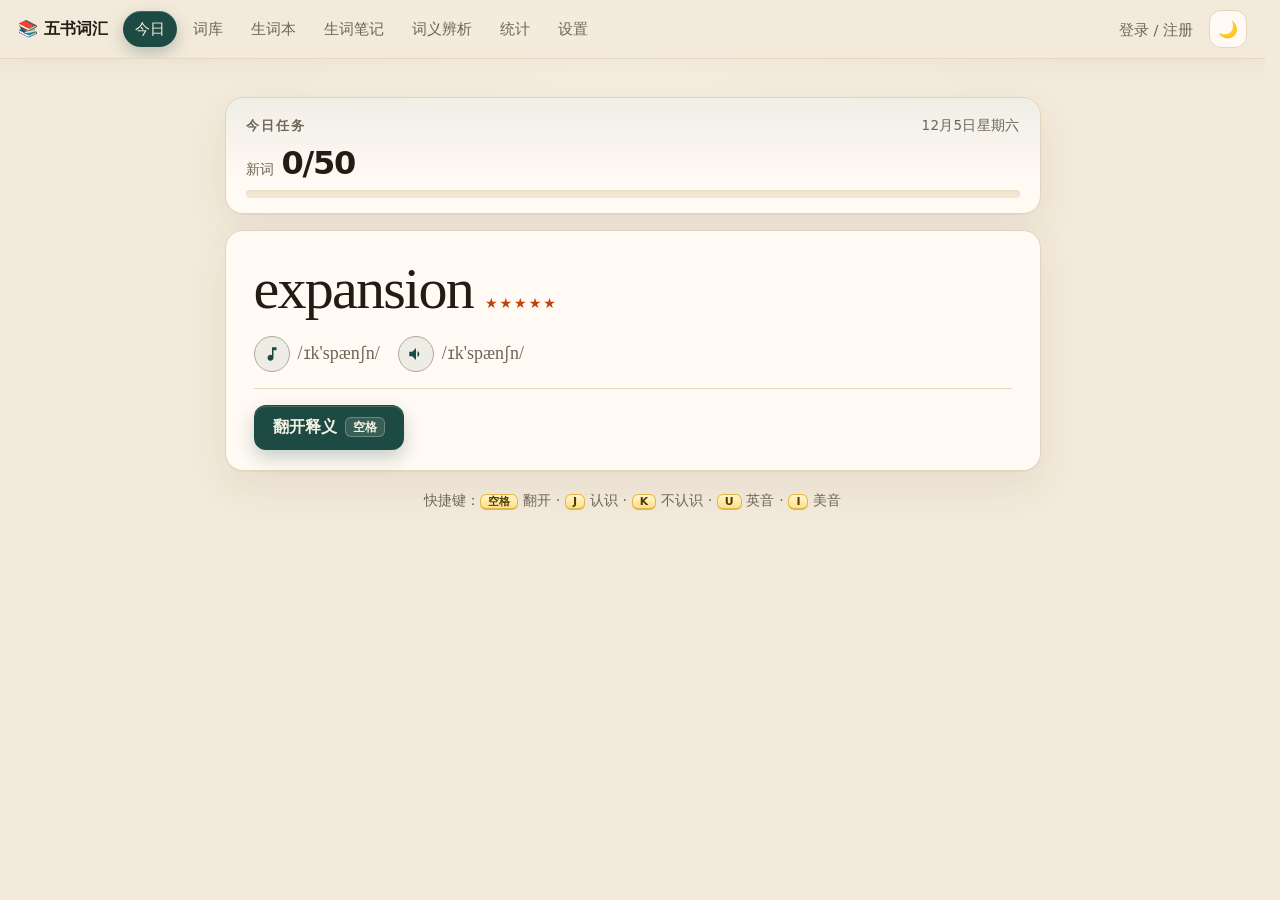
==== commit 1941b60c: "fix: 毕业词不再回炉到期复习——load/合并时按时间戳裁决 words 与 graduated 双重归属，复活记录 lastAt 记复活时刻 (store.js v19)" ====
--- a/index.html
+++ b/index.html
@@ -78,10 +78,10 @@
 import { startSync } from './assets/js/sync.js?v=18';
 
 
-import { initAudio, pronounce, prefetchRealAudio } from './assets/js/audio.js?v=23';
+import { initAudio, pronounce, prefetchRealAudio } from './assets/js/audio.js?v=24';
 import { initTheme, setTheme, getTheme, toast, cardFront, cardBack, bindAudioButtons } from './assets/js/ui.js?v=18';
-import * as store from './assets/js/store.js?v=18';
-import * as data from './assets/js/data.js?v=18';
+import * as store from './assets/js/store.js?v=19';
+import * as data from './assets/js/data.js?v=24';
 
 initAuthNav(); startSync();
 initTheme(); initAudio();
@@ -136,6 +136,11 @@
     cur = e; curRank = data.getIndex().map[w][1];
     render();
     prefetchRealAudio(e.w);
+    for (const nw of queue) {           // 队列里的下一个词提前预载，翻卡即响
+      if (store.shouldSkip(nw)) continue;
+      prefetchRealAudio(nw);
+      break;
+    }
     return;
   }
   $('cardBody').innerHTML = '';
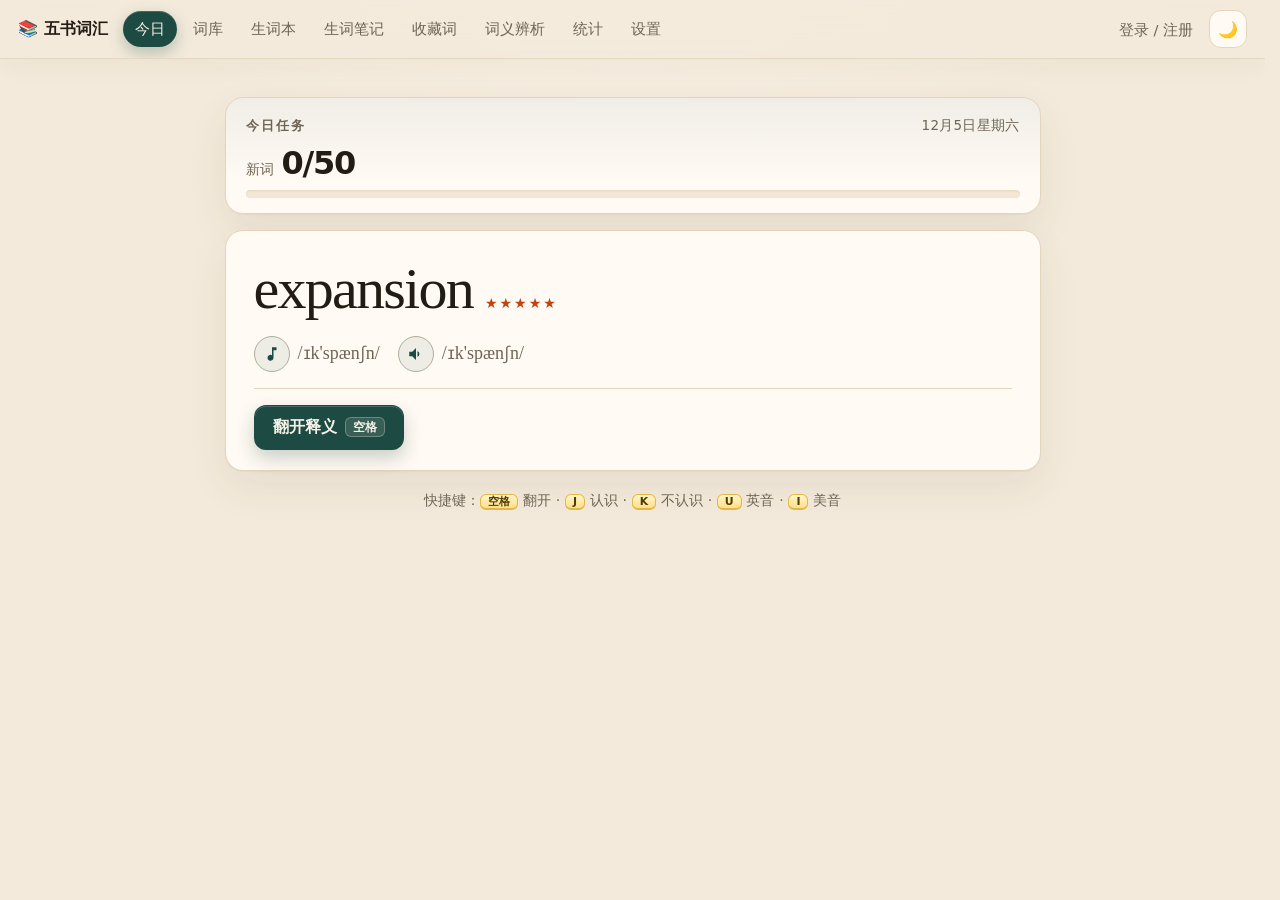
==== commit b9fa74d4: "feat: 收藏词——生词笔记词卡加星标收藏，新增收藏词页(发音/释义/搭配/用法/例句+笔记memo，按收藏日期分组)，收藏随账号云同步 (index.html)" ====
--- a/index.html
+++ b/index.html
@@ -1,215 +1,216 @@
-<!DOCTYPE html>
-<html lang="zh-CN">
-<head>
-<meta charset="UTF-8">
-<meta name="viewport" content="width=device-width, initial-scale=1">
-<title>今日学习 · 考研五书词汇</title>
-<link rel="stylesheet" href="assets/css/base.css?v=19">
-<script>
-addEventListener('error', function(e){
-  var t = document.getElementById('v5err'); if (!t) { t = document.createElement('pre'); t.id = 'v5err';
-  t.style.cssText = 'position:fixed;top:0;left:0;right:0;z-index:999;background:#fee;color:#900;font-size:12px;white-space:pre-wrap;margin:0';
-  document.body.appendChild(t); }
-  t.textContent += '\nERR: ' + e.message + ' @' + (e.filename||'').split('/').pop() + ':' + e.lineno;
-});
-addEventListener('unhandledrejection', function(e){
-  var t = document.getElementById('v5err'); if (!t) { t = document.createElement('pre'); t.id = 'v5err';
-  t.style.cssText = 'position:fixed;top:0;left:0;right:0;z-index:999;background:#fee;color:#900;font-size:12px;white-space:pre-wrap;margin:0';
-  document.body.appendChild(t); }
-  t.textContent += '\nREJ: ' + (e.reason && e.reason.message ? e.reason.message : String(e.reason));
-});
-</script>
-</head>
-<body>
-<nav class="topnav">
-  <a class="brand" href="index.html">📚 五书词汇</a>
-  <a class="tab active" href="index.html">今日</a>
-  <a class="tab" href="browse.html">词库</a>
-  <a class="tab" href="wordbook.html">生词本</a>
-  <a class="tab" href="notes.html">生词笔记</a>
-  <a class="tab" href="compare.html">词义辨析</a>
-  <a class="tab" href="stats.html">统计</a>
-  <a class="tab" href="settings.html">设置</a>
-  <span class="spacer"></span><span id="authSlot"></span>
-  <button class="iconbtn" id="themeBtn" title="切换深浅色">🌙</button>
-</nav>
-
-<main>
-  <section class="card" id="goalCard">
-    <div style="display:flex;align-items:baseline;gap:10px">
-      <h2 style="margin:0">今日任务</h2>
-      <span style="margin-left:auto;color:var(--ink-2)" id="dateStr"></span>
-    </div>
-    <p style="margin:10px 0 8px">新词 <b id="goalNum">0/50</b>
-      <span id="overgoal" hidden style="color:var(--good)">（超额 +<span id="overNum">0</span>）</span></p>
-    <div class="progress"><i id="goalBar" style="width:0%"></i></div>
-    <p id="dueHint" style="margin:10px 0 0;color:var(--warn);font-size:15px" hidden></p>
-  </section>
-
-  <div id="celebrate" class="card" hidden
-       style="background:linear-gradient(135deg,#fff3e0,#ffe0b2);text-align:center">
-    <h2 style="margin:6px 0">🎉 今日 50 词已完成！</h2>
-    <p style="margin:0;color:var(--ink-2)">多背的都是净赚的，继续吧</p>
-  </div>
-
-  <section id="cardArea">
-    <div class="card" id="wordCard">
-      <div id="cardBody"><p style="color:var(--ink-2)">加载中…</p></div>
-      <div class="card-actions" style="margin-top:16px;display:flex;gap:10px;flex-wrap:wrap">
-        <button class="btn primary" id="flipBtn">翻开释义 <span class="kbd">空格</span></button>
-        <button class="btn good" id="knowBtn" hidden>认识 <span class="kbd">J</span></button>
-        <button class="btn bad" id="unknownBtn" hidden>不认识（入生词本） <span class="kbd">K</span></button>
-      </div>
-    </div>
-  </section>
-
-  <section class="card" id="emptyCard" hidden>
-    <p style="text-align:center;color:var(--ink-2);margin:20px 0">今日词库已尽 —— 五书全部词条都已过目或已入本 🎓</p>
-  </section>
-
-  <p style="color:var(--ink-2);font-size:14px;text-align:center;margin-top:18px">
-    快捷键：<span class="kbd">空格</span> 翻开 · <span class="kbd">J</span> 认识 · <span class="kbd">K</span> 不认识 ·
-    <span class="kbd">U</span> 英音 · <span class="kbd">I</span> 美音
-  </p>
-</main>
-
-<script type="module">
-import { initAuthNav } from './assets/js/auth-nav.js?v=18';
-import { startSync } from './assets/js/sync.js?v=18';
-
-
-import { initAudio, pronounce, prefetchRealAudio } from './assets/js/audio.js?v=24';
-import { initTheme, setTheme, getTheme, toast, cardFront, cardBack, bindAudioButtons } from './assets/js/ui.js?v=18';
-import * as store from './assets/js/store.js?v=19';
-import * as data from './assets/js/data.js?v=24';
-
-initAuthNav(); startSync();
-initTheme(); initAudio();
-document.getElementById('themeBtn').textContent = getTheme() === 'dark' ? '☀️' : '🌙';
-document.getElementById('themeBtn').onclick = () => {
-  const next = getTheme() === 'dark' ? 'light' : 'dark';
-  setTheme(next);
-  document.getElementById('themeBtn').textContent = next === 'dark' ? '☀️' : '🌙';
-};
-
-const state = {
-  shouldSkip: w => store.shouldSkip(w),
-};
-let queue = [];          // 今日候选词头
-let cur = null;          // 当前词条
-let curRank = 0;
-let flipped = false;
-let goal, added;
-
-const $ = id => document.getElementById(id);
-
-function refreshGoal() {
-  goal = store.todayGoal();
-  added = store.todayAdded();
-  $('goalNum').textContent = `${Math.min(added, goal)}/${goal}`;
-  const over = Math.max(0, added - goal);
-  $('overgoal').hidden = !over;
-  $('overNum').textContent = over;
-  $('goalBar').style.width = Math.min(100, added / goal * 100) + '%';
-  $('celebrate').hidden = added < goal;
-}
-
-async function refreshDue() {
-  const s = store.getState();
-  const due = await data.dueWords(s.words);
-  if (due.length) {
-    $('dueHint').hidden = false;
-    $('dueHint').innerHTML = `📌 生词本有 <a href="wordbook.html">${due.length} 个词</a> 到期该复习了`;
-  }
-}
-
-async function nextWord() {
-  flipped = false;
-  $('cardBody').innerHTML = '<p style="color:var(--ink-2)">加载中…</p>';
-  $('flipBtn').hidden = false; $('knowBtn').hidden = true; $('unknownBtn').hidden = true;
-  while (queue.length) {
-    const w = queue.shift();
-    if (store.shouldSkip(w)) continue;      // 队列推进中状态可能已变
-    let e = null;
-    try { e = await data.getEntry(w); } catch (err) { continue; }   // 分片拉取失败跳过该词，不让卡片卡死
-    if (!e) continue;
-    cur = e; curRank = data.getIndex().map[w][1];
-    render();
-    prefetchRealAudio(e.w);
-    for (const nw of queue) {           // 队列里的下一个词提前预载，翻卡即响
-      if (store.shouldSkip(nw)) continue;
-      prefetchRealAudio(nw);
-      break;
-    }
-    return;
-  }
-  $('cardBody').innerHTML = '';
-  $('wordCard').hidden = true;
-  $('emptyCard').hidden = false;
-  $('flipBtn').hidden = true;
-}
-
-function render() {
-  $('cardBody').innerHTML = cardFront(cur, { rank: curRank });
-  $('cardBody').insertAdjacentHTML('beforeend', '<div id="backArea"></div>');
-}
-
-function flip() {
-  if (!cur || flipped) return;
-  flipped = true;
-  $('backArea').innerHTML = cardBack(cur);
-  $('flipBtn').hidden = true;
-  $('knowBtn').hidden = false;
-  $('unknownBtn').hidden = false;
-}
-
-function markKnow() {
-  if (!cur) return;
-  store.markFamiliar(cur.w);
-  toast('已标记熟悉，今后不再出现');
-  refreshGoal();
-  nextWord();
-}
-
-function markUnknown() {
-  if (!cur) return;
-  const before = store.todayAdded();
-  store.addWord(cur.w);
-  if (store.todayAdded() > before) toast('已加入生词本，明日开始复习');
-  refreshGoal();
-  nextWord();
-}
-
-$('flipBtn').onclick = flip;
-$('knowBtn').onclick = markKnow;
-$('unknownBtn').onclick = markUnknown;
-
-addEventListener('keydown', e => {
-  if (e.repeat) return;
-  if (e.code === 'Space') { e.preventDefault(); if (!flipped) flip(); }
-  else if (e.key === 'j' || e.key === 'J') { if (flipped) markKnow(); }
-  else if (e.key === 'k' || e.key === 'K') { if (flipped) markUnknown(); }
-  else if (e.key === 'u' || e.key === 'U') { if (cur) pronounce(cur.w, 'uk'); }
-  else if (e.key === 'i' || e.key === 'I') { if (cur) pronounce(cur.w, 'us'); }
-});
-
-bindAudioButtons(document, pronounce);
-
-$('dateStr').textContent = new Date().toLocaleDateString('zh-CN', { month: 'long', day: 'numeric', weekday: 'long' });
-
-(async function init() {
-  try {
-    await data.loadIndex();
-  } catch (e) {
-    $('cardBody').innerHTML = '<p style="color:var(--bad)">词库数据加载失败（多为网络原因），请检查网络后 <button class="btn" id="retryIdx" style="padding:4px 14px;font-size:14px">重试</button> 或刷新页面</p>';
-    document.getElementById('retryIdx').onclick = () => { $('cardBody').innerHTML = '<p style="color:var(--ink-2)">加载中…</p>'; init(); };
-    return;
-  }
-  refreshGoal();
-  refreshDue();
-  queue = await data.newWordCandidates(state);
-  nextWord();
-})();
-</script>
-</body>
-</html>
+<!DOCTYPE html>
+<html lang="zh-CN">
+<head>
+<meta charset="UTF-8">
+<meta name="viewport" content="width=device-width, initial-scale=1">
+<title>今日学习 · 考研五书词汇</title>
+<link rel="stylesheet" href="assets/css/base.css?v=19">
+<script>
+addEventListener('error', function(e){
+  var t = document.getElementById('v5err'); if (!t) { t = document.createElement('pre'); t.id = 'v5err';
+  t.style.cssText = 'position:fixed;top:0;left:0;right:0;z-index:999;background:#fee;color:#900;font-size:12px;white-space:pre-wrap;margin:0';
+  document.body.appendChild(t); }
+  t.textContent += '\nERR: ' + e.message + ' @' + (e.filename||'').split('/').pop() + ':' + e.lineno;
+});
+addEventListener('unhandledrejection', function(e){
+  var t = document.getElementById('v5err'); if (!t) { t = document.createElement('pre'); t.id = 'v5err';
+  t.style.cssText = 'position:fixed;top:0;left:0;right:0;z-index:999;background:#fee;color:#900;font-size:12px;white-space:pre-wrap;margin:0';
+  document.body.appendChild(t); }
+  t.textContent += '\nREJ: ' + (e.reason && e.reason.message ? e.reason.message : String(e.reason));
+});
+</script>
+</head>
+<body>
+<nav class="topnav">
+  <a class="brand" href="index.html">📚 五书词汇</a>
+  <a class="tab active" href="index.html">今日</a>
+  <a class="tab" href="browse.html">词库</a>
+  <a class="tab" href="wordbook.html">生词本</a>
+  <a class="tab" href="notes.html">生词笔记</a>
+  <a class="tab" href="favorites.html">收藏词</a>
+  <a class="tab" href="compare.html">词义辨析</a>
+  <a class="tab" href="stats.html">统计</a>
+  <a class="tab" href="settings.html">设置</a>
+  <span class="spacer"></span><span id="authSlot"></span>
+  <button class="iconbtn" id="themeBtn" title="切换深浅色">🌙</button>
+</nav>
+
+<main>
+  <section class="card" id="goalCard">
+    <div style="display:flex;align-items:baseline;gap:10px">
+      <h2 style="margin:0">今日任务</h2>
+      <span style="margin-left:auto;color:var(--ink-2)" id="dateStr"></span>
+    </div>
+    <p style="margin:10px 0 8px">新词 <b id="goalNum">0/50</b>
+      <span id="overgoal" hidden style="color:var(--good)">（超额 +<span id="overNum">0</span>）</span></p>
+    <div class="progress"><i id="goalBar" style="width:0%"></i></div>
+    <p id="dueHint" style="margin:10px 0 0;color:var(--warn);font-size:15px" hidden></p>
+  </section>
+
+  <div id="celebrate" class="card" hidden
+       style="background:linear-gradient(135deg,#fff3e0,#ffe0b2);text-align:center">
+    <h2 style="margin:6px 0">🎉 今日 50 词已完成！</h2>
+    <p style="margin:0;color:var(--ink-2)">多背的都是净赚的，继续吧</p>
+  </div>
+
+  <section id="cardArea">
+    <div class="card" id="wordCard">
+      <div id="cardBody"><p style="color:var(--ink-2)">加载中…</p></div>
+      <div class="card-actions" style="margin-top:16px;display:flex;gap:10px;flex-wrap:wrap">
+        <button class="btn primary" id="flipBtn">翻开释义 <span class="kbd">空格</span></button>
+        <button class="btn good" id="knowBtn" hidden>认识 <span class="kbd">J</span></button>
+        <button class="btn bad" id="unknownBtn" hidden>不认识（入生词本） <span class="kbd">K</span></button>
+      </div>
+    </div>
+  </section>
+
+  <section class="card" id="emptyCard" hidden>
+    <p style="text-align:center;color:var(--ink-2);margin:20px 0">今日词库已尽 —— 五书全部词条都已过目或已入本 🎓</p>
+  </section>
+
+  <p style="color:var(--ink-2);font-size:14px;text-align:center;margin-top:18px">
+    快捷键：<span class="kbd">空格</span> 翻开 · <span class="kbd">J</span> 认识 · <span class="kbd">K</span> 不认识 ·
+    <span class="kbd">U</span> 英音 · <span class="kbd">I</span> 美音
+  </p>
+</main>
+
+<script type="module">
+import { initAuthNav } from './assets/js/auth-nav.js?v=18';
+import { startSync } from './assets/js/sync.js?v=19';
+
+
+import { initAudio, pronounce, prefetchRealAudio } from './assets/js/audio.js?v=24';
+import { initTheme, setTheme, getTheme, toast, cardFront, cardBack, bindAudioButtons } from './assets/js/ui.js?v=18';
+import * as store from './assets/js/store.js?v=20';
+import * as data from './assets/js/data.js?v=24';
+
+initAuthNav(); startSync();
+initTheme(); initAudio();
+document.getElementById('themeBtn').textContent = getTheme() === 'dark' ? '☀️' : '🌙';
+document.getElementById('themeBtn').onclick = () => {
+  const next = getTheme() === 'dark' ? 'light' : 'dark';
+  setTheme(next);
+  document.getElementById('themeBtn').textContent = next === 'dark' ? '☀️' : '🌙';
+};
+
+const state = {
+  shouldSkip: w => store.shouldSkip(w),
+};
+let queue = [];          // 今日候选词头
+let cur = null;          // 当前词条
+let curRank = 0;
+let flipped = false;
+let goal, added;
+
+const $ = id => document.getElementById(id);
+
+function refreshGoal() {
+  goal = store.todayGoal();
+  added = store.todayAdded();
+  $('goalNum').textContent = `${Math.min(added, goal)}/${goal}`;
+  const over = Math.max(0, added - goal);
+  $('overgoal').hidden = !over;
+  $('overNum').textContent = over;
+  $('goalBar').style.width = Math.min(100, added / goal * 100) + '%';
+  $('celebrate').hidden = added < goal;
+}
+
+async function refreshDue() {
+  const s = store.getState();
+  const due = await data.dueWords(s.words);
+  if (due.length) {
+    $('dueHint').hidden = false;
+    $('dueHint').innerHTML = `📌 生词本有 <a href="wordbook.html">${due.length} 个词</a> 到期该复习了`;
+  }
+}
+
+async function nextWord() {
+  flipped = false;
+  $('cardBody').innerHTML = '<p style="color:var(--ink-2)">加载中…</p>';
+  $('flipBtn').hidden = false; $('knowBtn').hidden = true; $('unknownBtn').hidden = true;
+  while (queue.length) {
+    const w = queue.shift();
+    if (store.shouldSkip(w)) continue;      // 队列推进中状态可能已变
+    let e = null;
+    try { e = await data.getEntry(w); } catch (err) { continue; }   // 分片拉取失败跳过该词，不让卡片卡死
+    if (!e) continue;
+    cur = e; curRank = data.getIndex().map[w][1];
+    render();
+    prefetchRealAudio(e.w);
+    for (const nw of queue) {           // 队列里的下一个词提前预载，翻卡即响
+      if (store.shouldSkip(nw)) continue;
+      prefetchRealAudio(nw);
+      break;
+    }
+    return;
+  }
+  $('cardBody').innerHTML = '';
+  $('wordCard').hidden = true;
+  $('emptyCard').hidden = false;
+  $('flipBtn').hidden = true;
+}
+
+function render() {
+  $('cardBody').innerHTML = cardFront(cur, { rank: curRank });
+  $('cardBody').insertAdjacentHTML('beforeend', '<div id="backArea"></div>');
+}
+
+function flip() {
+  if (!cur || flipped) return;
+  flipped = true;
+  $('backArea').innerHTML = cardBack(cur);
+  $('flipBtn').hidden = true;
+  $('knowBtn').hidden = false;
+  $('unknownBtn').hidden = false;
+}
+
+function markKnow() {
+  if (!cur) return;
+  store.markFamiliar(cur.w);
+  toast('已标记熟悉，今后不再出现');
+  refreshGoal();
+  nextWord();
+}
+
+function markUnknown() {
+  if (!cur) return;
+  const before = store.todayAdded();
+  store.addWord(cur.w);
+  if (store.todayAdded() > before) toast('已加入生词本，明日开始复习');
+  refreshGoal();
+  nextWord();
+}
+
+$('flipBtn').onclick = flip;
+$('knowBtn').onclick = markKnow;
+$('unknownBtn').onclick = markUnknown;
+
+addEventListener('keydown', e => {
+  if (e.repeat) return;
+  if (e.code === 'Space') { e.preventDefault(); if (!flipped) flip(); }
+  else if (e.key === 'j' || e.key === 'J') { if (flipped) markKnow(); }
+  else if (e.key === 'k' || e.key === 'K') { if (flipped) markUnknown(); }
+  else if (e.key === 'u' || e.key === 'U') { if (cur) pronounce(cur.w, 'uk'); }
+  else if (e.key === 'i' || e.key === 'I') { if (cur) pronounce(cur.w, 'us'); }
+});
+
+bindAudioButtons(document, pronounce);
+
+$('dateStr').textContent = new Date().toLocaleDateString('zh-CN', { month: 'long', day: 'numeric', weekday: 'long' });
+
+(async function init() {
+  try {
+    await data.loadIndex();
+  } catch (e) {
+    $('cardBody').innerHTML = '<p style="color:var(--bad)">词库数据加载失败（多为网络原因），请检查网络后 <button class="btn" id="retryIdx" style="padding:4px 14px;font-size:14px">重试</button> 或刷新页面</p>';
+    document.getElementById('retryIdx').onclick = () => { $('cardBody').innerHTML = '<p style="color:var(--ink-2)">加载中…</p>'; init(); };
+    return;
+  }
+  refreshGoal();
+  refreshDue();
+  queue = await data.newWordCandidates(state);
+  nextWord();
+})();
+</script>
+</body>
+</html>
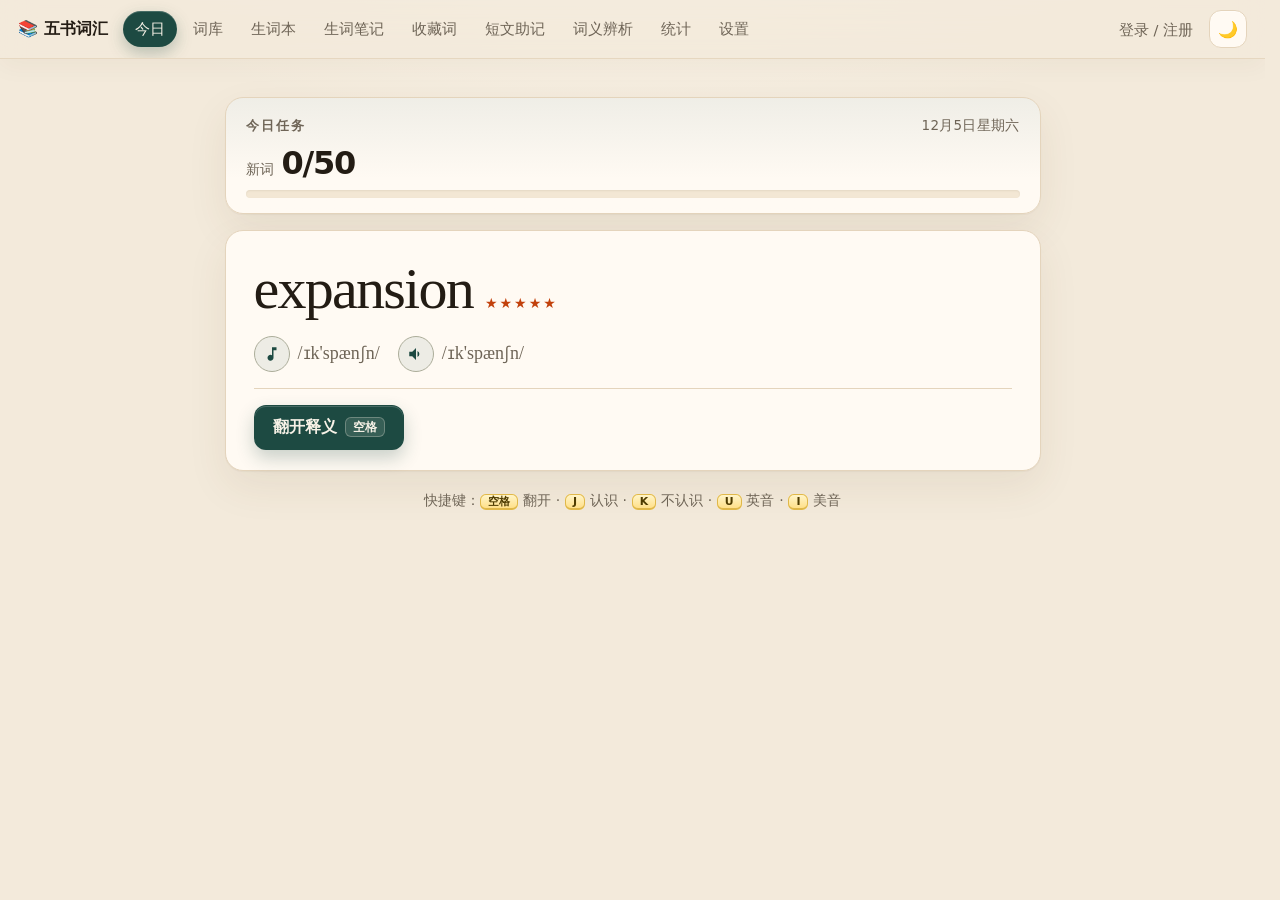
==== commit b22518e9: "feat: 短文助记页——标题折叠卡(点标题展开/收起)、每页5篇分页，内容存 data/passages.json(站长录入,推送后全设备可见)，全站导航在收藏词与词义辨析间加入口" ====
--- a/index.html
+++ b/index.html
@@ -28,6 +28,7 @@
   <a class="tab" href="wordbook.html">生词本</a>
   <a class="tab" href="notes.html">生词笔记</a>
   <a class="tab" href="favorites.html">收藏词</a>
+<a class="tab" href="passages.html">短文助记</a>
   <a class="tab" href="compare.html">词义辨析</a>
   <a class="tab" href="stats.html">统计</a>
   <a class="tab" href="settings.html">设置</a>
